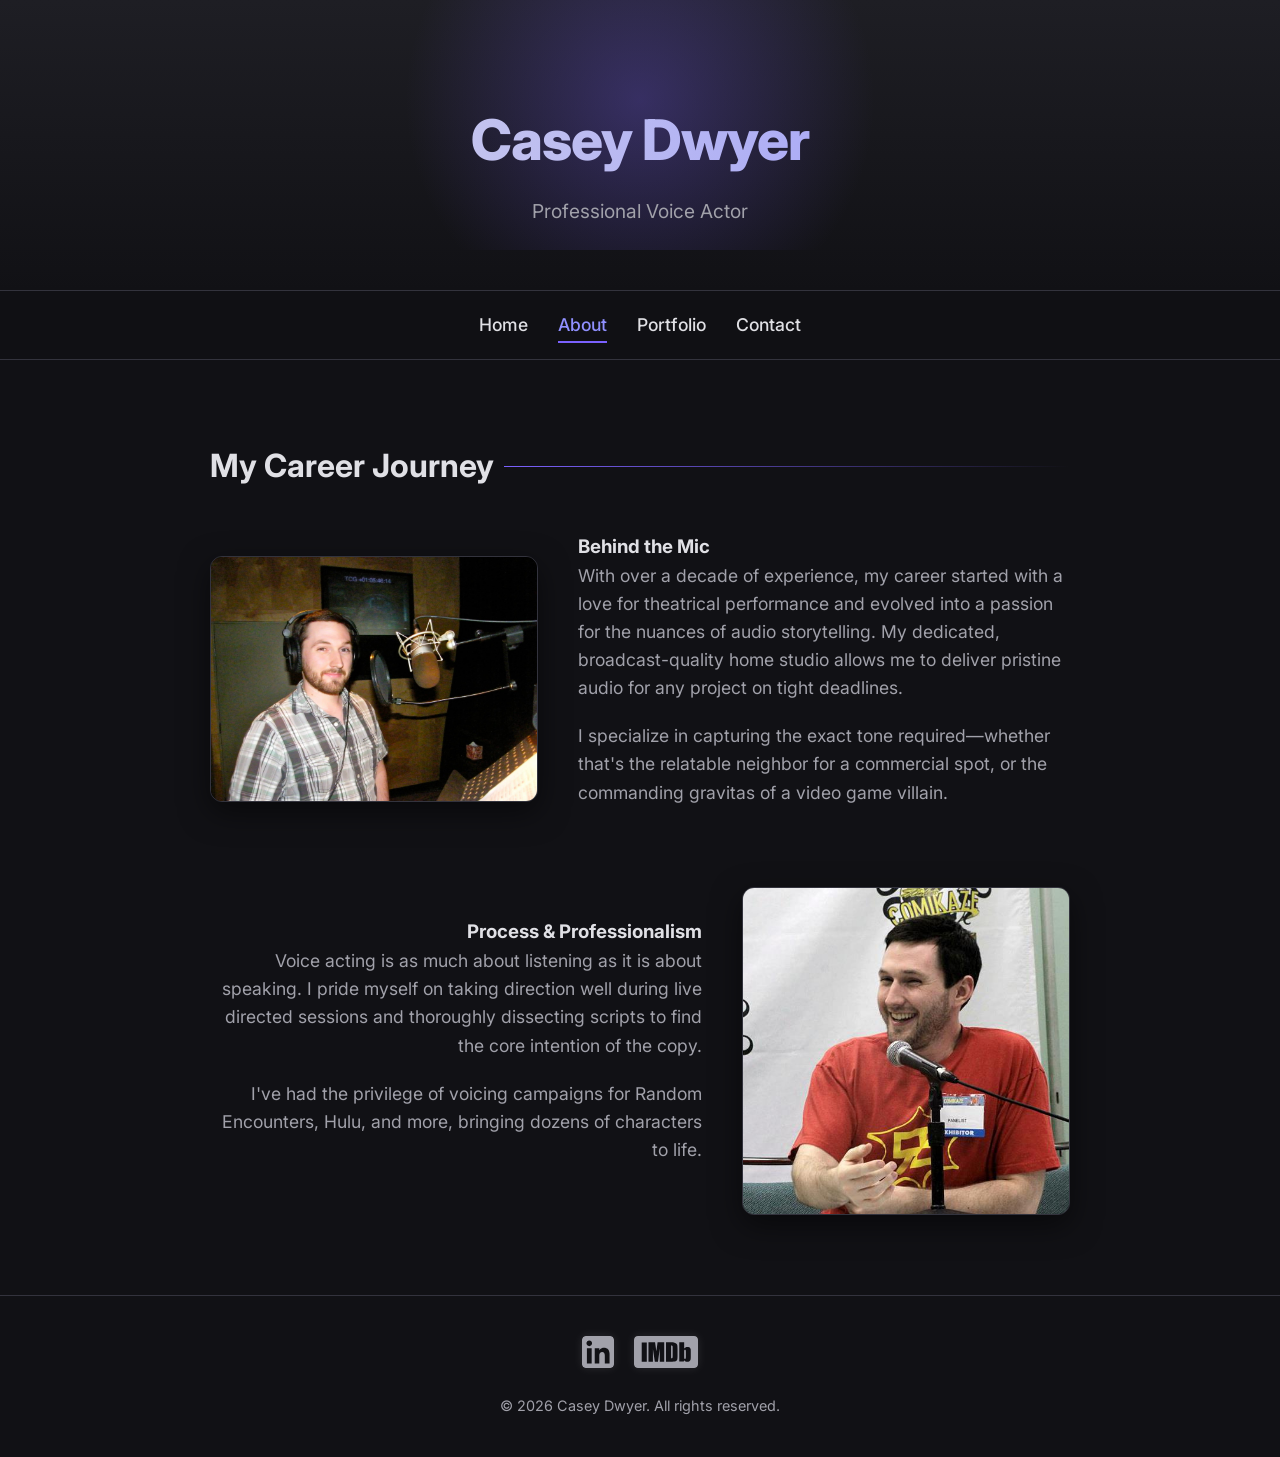
==== about.html @ 92780c68 "Refactor into multi-page architecture with dedicated portfolio and about pages" ====
<!DOCTYPE html>
<html lang="en">

<head>
    <meta charset="UTF-8">
    <meta name="viewport" content="width=device-width, initial-scale=1.0">
    <title>About | Casey Dwyer Voice Actor</title>

    <!-- Google Fonts for typography -->
    <link rel="preconnect" href="https://fonts.googleapis.com">
    <link rel="preconnect" href="https://fonts.gstatic.com" crossorigin>
    <link href="https://fonts.googleapis.com/css2?family=Inter:wght@400;500;600;800&display=swap" rel="stylesheet">

    <!-- External CSS -->
    <link rel="stylesheet" href="styles.css">
</head>

<body>

    <header>
        <h1>Casey Dwyer</h1>
        <p>Professional Voice Actor</p>
    </header>

    <nav>
        <a href="index.html">Home</a>
        <a href="about.html" class="nav-active">About</a>
        <a href="portfolio.html">Portfolio</a>
        <a href="index.html#contact">Contact</a>
    </nav>

    <main>
        <section id="about">
            <h2>My Career Journey</h2>
            <div class="career-grid">

                <div class="career-item">
                    <img src="casey_bangzoom.jpg" alt="Recording Session in Booth at Bang Zoom!" class="career-image">
                    <div class="about-text">
                        <h3>Behind the Mic</h3>
                        <p>With over a decade of experience, my career started with a love for theatrical performance
                            and evolved into a passion for the nuances of audio storytelling. My dedicated,
                            broadcast-quality home studio allows me to deliver pristine audio for any project on tight
                            deadlines.</p>
                        <p>I specialize in capturing the exact tone required—whether that's the relatable neighbor for a
                            commercial spot, or the commanding gravitas of a video game villain.</p>
                    </div>
                </div>

                <div class="career-item">
                    <img src="casey_comikaze.jpg" alt="Casey Speaking to Fans at Comikaze" class="career-image">
                    <div class="about-text">
                        <h3>Process & Professionalism</h3>
                        <p>Voice acting is as much about listening as it is about speaking. I pride myself on taking
                            direction well during live directed sessions and thoroughly
                            dissecting scripts to find the core intention of the copy.</p>
                        <p>I've had the privilege of voicing campaigns for Random Encounters, Hulu, and more, bringing
                            dozens of characters to life.</p>
                    </div>
                </div>

            </div>
        </section>
    </main>

    <footer>
        <div class="footer-socials">
            <a href="https://www.linkedin.com/in/caseydwyer/" target="_blank" class="social-icon" aria-label="LinkedIn">
                <img src="linkedin.svg" alt="LinkedIn" class="brand-logo">
            </a>
            <a href="https://www.imdb.com/name/nm3763871/" target="_blank" class="social-icon" aria-label="IMDb">
                <img src="imdb.svg" alt="IMDb" class="brand-logo">
            </a>
        </div>
        <p>&copy; 2026 Casey Dwyer. All rights reserved.</p>
    </footer>

    <!-- External JS -->
    <script src="script.js"></script>
</body>

</html>
---- styles.css ----
/* Dark Mode Theme */
:root {
    /* Color Palette */
    --bg-main: #111115;
    /* Deep dark space grey */
    --bg-surface: #1E1E24;
    /* Lighter dark grey for cards */
    --bg-surface-hover: #26262E;

    --text-primary: #E0E0E5;
    /* Silver/Light Grey */
    --text-secondary: #A1A1AA;
    /* Darker Silver */

    --accent-violet: #7B61FF;
    /* Violet */
    --accent-periwinkle: #9090FF;
    /* Lighter highlight */
    --accent-glow: rgba(123, 97, 255, 0.3);

    --border-color: #33333D;

    /* Typography */
    --font-main: 'Inter', 'Segoe UI', Tahoma, Geneva, Verdana, sans-serif;

    /* Layout */
    --max-width: 900px;
}

* {
    box-sizing: border-box;
    margin: 0;
    padding: 0;
}

body {
    font-family: var(--font-main);
    background-color: var(--bg-main);
    color: var(--text-primary);
    line-height: 1.6;
    scroll-behavior: smooth;
    -webkit-font-smoothing: antialiased;
}

/* Header & Hero Section */
header {
    text-align: center;
    padding: 6rem 1rem 4rem;
    background: linear-gradient(180deg, rgba(30, 30, 36, 1) 0%, rgba(17, 17, 21, 1) 100%);
    border-bottom: 1px solid var(--border-color);
    position: relative;
    overflow: hidden;
}

header::before {
    content: '';
    position: absolute;
    top: -50px;
    left: 50%;
    transform: translateX(-50%);
    width: 600px;
    height: 300px;
    background: radial-gradient(circle, var(--accent-glow) 0%, transparent 70%);
    z-index: 0;
    pointer-events: none;
}

header h1 {
    margin: 0;
    font-size: 3.5rem;
    font-weight: 800;
    letter-spacing: -1px;
    background: linear-gradient(90deg, var(--text-primary), var(--accent-periwinkle));
    -webkit-background-clip: text;
    background-clip: text;
    -webkit-text-fill-color: transparent;
    position: relative;
    z-index: 1;
}

header p {
    font-size: 1.2rem;
    color: var(--text-secondary);
    margin-top: 10px;
    position: relative;
    z-index: 1;
}

/* Social Links */
.social-links {
    margin-top: 25px;
    display: flex;
    justify-content: center;
    gap: 15px;
    position: relative;
    z-index: 1;
}

.social-pill {
    padding: 8px 24px;
    background: rgba(255, 255, 255, 0.03);
    border: 1px solid var(--border-color);
    border-radius: 20px;
    color: var(--text-primary);
    text-decoration: none;
    font-size: 0.95rem;
    font-weight: 500;
    transition: all 0.3s ease;
    backdrop-filter: blur(5px);
}

.social-pill:hover {
    background: var(--bg-surface-hover);
    border-color: var(--accent-violet);
    box-shadow: 0 0 15px var(--accent-glow);
    color: var(--accent-periwinkle);
    transform: translateY(-2px);
}

/* Navigation */
nav {
    display: flex;
    justify-content: center;
    gap: 30px;
    padding: 20px;
    background: rgba(17, 17, 21, 0.9);
    backdrop-filter: blur(10px);
    position: sticky;
    top: 0;
    z-index: 100;
    border-bottom: 1px solid var(--border-color);
}

nav a {
    color: var(--text-primary);
    text-decoration: none;
    font-weight: 500;
    font-size: 1.1rem;
    transition: all 0.3s ease;
    position: relative;
}

nav a::after {
    content: '';
    position: absolute;
    width: 0;
    height: 2px;
    bottom: -4px;
    left: 0;
    background-color: var(--accent-violet);
    transition: width 0.3s ease;
}



nav a:hover,
nav a.nav-active {
    color: var(--accent-periwinkle);
}

nav a.nav-active::after {
    width: 100%;
}

nav a:hover::after {
    width: 100%;
}

/* Sections */
section {
    max-width: var(--max-width);
    margin: 80px auto;
    padding: 0 20px;
}

h2 {
    font-size: 2rem;
    margin-bottom: 30px;
    color: var(--text-primary);
    display: flex;
    align-items: center;
    gap: 10px;
}

h2::after {
    content: '';
    height: 1px;
    flex-grow: 1;
    background: linear-gradient(90deg, var(--accent-violet), transparent);
}

/* About Section */
.about-container {
    display: grid;
    grid-template-columns: 1fr 1fr;
    gap: 40px;
    align-items: center;
}

.about-text p {
    font-size: 1.1rem;
    color: var(--text-secondary);
    margin-bottom: 20px;
}

.about-image {
    width: 100%;
    border-radius: 12px;
    border: 1px solid var(--border-color);
    box-shadow: 0 10px 30px rgba(0, 0, 0, 0.5);
    transition: transform 0.3s ease, box-shadow 0.3s ease;
}

.about-image:hover {
    transform: translateY(-5px);
    box-shadow: 0 15px 40px var(--accent-glow);
}

/* Media Grid */
.media-grid {
    display: grid;
    grid-template-columns: repeat(auto-fit, minmax(300px, 1fr));
    gap: 30px;
}

.card {
    background: var(--bg-surface);
    padding: 25px;
    border-radius: 12px;
    border: 1px solid var(--border-color);
    transition: transform 0.3s ease, background-color 0.3s ease;
}

.card:hover {
    transform: translateY(-5px);
    background-color: var(--bg-surface-hover);
    border-color: var(--accent-violet);
}

.card h3 {
    margin-bottom: 10px;
    font-size: 1.3rem;
    color: var(--text-primary);
}

.card p,
.media-description {
    color: var(--text-secondary);
    font-size: 0.95rem;
    margin-bottom: 20px;
}

/* Portfolio & Media Embeds */
.portfolio-item {
    display: flex;
    flex-direction: column;
    height: 100%;
}

.spotify-embed,
.youtube-embed {
    width: 100%;
    border-radius: 12px;
    border: none;
    margin-top: 15px;
    box-shadow: 0 4px 12px rgba(0,0,0,0.3);
}

.youtube-embed {
    aspect-ratio: 16/9;
}

/* Career Grid */
.career-grid {
    display: flex;
    flex-direction: column;
    gap: 60px;
    margin-top: 40px;
}

.career-item {
    display: grid;
    grid-template-columns: 1fr 1.5fr;
    gap: 40px;
    align-items: center;
}

.career-item:nth-child(even) {
    grid-template-columns: 1.5fr 1fr;
    text-align: right;
}

.career-item:nth-child(even) .career-image {
    order: 2;
}

.career-image {
    width: 100%;
    border-radius: 12px;
    border: 1px solid var(--border-color);
    box-shadow: 0 10px 30px rgba(0, 0, 0, 0.5);
    transition: transform 0.3s ease, box-shadow 0.3s ease;
}

.career-image:hover {
    transform: scale(1.02);
    box-shadow: 0 15px 40px var(--accent-glow);
}

/* Custom Audio Player Wrapper */
.audio-wrapper {
    width: 100%;
    margin-top: 15px;
}

audio {
    width: 100%;
    height: 40px;
    border-radius: 20px;
    outline: none;
}

/* Webkit audio styling to make it fit dark mode slightly better */
audio::-webkit-media-controls-panel {
    background-color: var(--text-primary);
}

/* Video */
.video-container {
    position: relative;
    padding-bottom: 56.25%;
    /* 16:9 */
    height: 0;
    overflow: hidden;
    border-radius: 8px;
    margin-top: 15px;
}

.video-container iframe {
    position: absolute;
    top: 0;
    left: 0;
    width: 100%;
    height: 100%;
    border: none;
}

/* Contact Form */
.contact-container {
    background: var(--bg-surface);
    padding: 40px;
    border-radius: 12px;
    border: 1px solid var(--border-color);
}

form {
    display: flex;
    flex-direction: column;
    gap: 20px;
}

.form-group {
    display: flex;
    flex-direction: column;
    gap: 8px;
}

label {
    font-size: 0.95rem;
    color: var(--text-secondary);
    font-weight: 500;
}

input,
textarea {
    width: 100%;
    padding: 15px;
    background: var(--bg-main);
    border: 1px solid var(--border-color);
    color: var(--text-primary);
    border-radius: 8px;
    font-family: inherit;
    font-size: 1rem;
    transition: border-color 0.3s ease, box-shadow 0.3s ease;
}

input:focus,
textarea:focus {
    outline: none;
    border-color: var(--accent-periwinkle);
    box-shadow: 0 0 0 3px var(--accent-glow);
}

button[type="submit"],
.btn {
    padding: 16px 32px;
    background: linear-gradient(135deg, var(--accent-violet) 0%, var(--accent-periwinkle) 100%);
    color: white;
    border: none;
    border-radius: 8px;
    font-size: 1.1rem;
    font-weight: 600;
    cursor: pointer;
    transition: transform 0.2s ease, box-shadow 0.2s ease;
    margin-top: 10px;
    display: inline-block;
    text-decoration: none;
}

button[type="submit"]:hover,
.btn:hover {
    transform: translateY(-2px);
    box-shadow: 0 5px 15px var(--accent-glow);
}

button[type="submit"]:active,
.btn:active {
    transform: translateY(0);
}

/* Footer */
footer {
    text-align: center;
    padding: 40px;
    color: var(--text-secondary);
    font-size: 0.9rem;
    border-top: 1px solid var(--border-color);
    margin-top: 80px;
}

.footer-socials {
    display: flex;
    justify-content: center;
    gap: 20px;
    margin-bottom: 20px;
}

.brand-logo {
    height: 32px;
    width: auto;
    border-radius: 4px;
    transition: transform 0.3s ease, filter 0.3s ease;
    filter: drop-shadow(0 0 5px rgba(255,255,255,0.1));
}

.brand-logo:hover {
    transform: translateY(-3px);
    filter: drop-shadow(0 0 10px var(--accent-violet));
}

/* Responsive */
@media (max-width: 768px) {
    .about-container {
        grid-template-columns: 1fr;
    }

    header h1 {
        font-size: 2.5rem;
    }
}
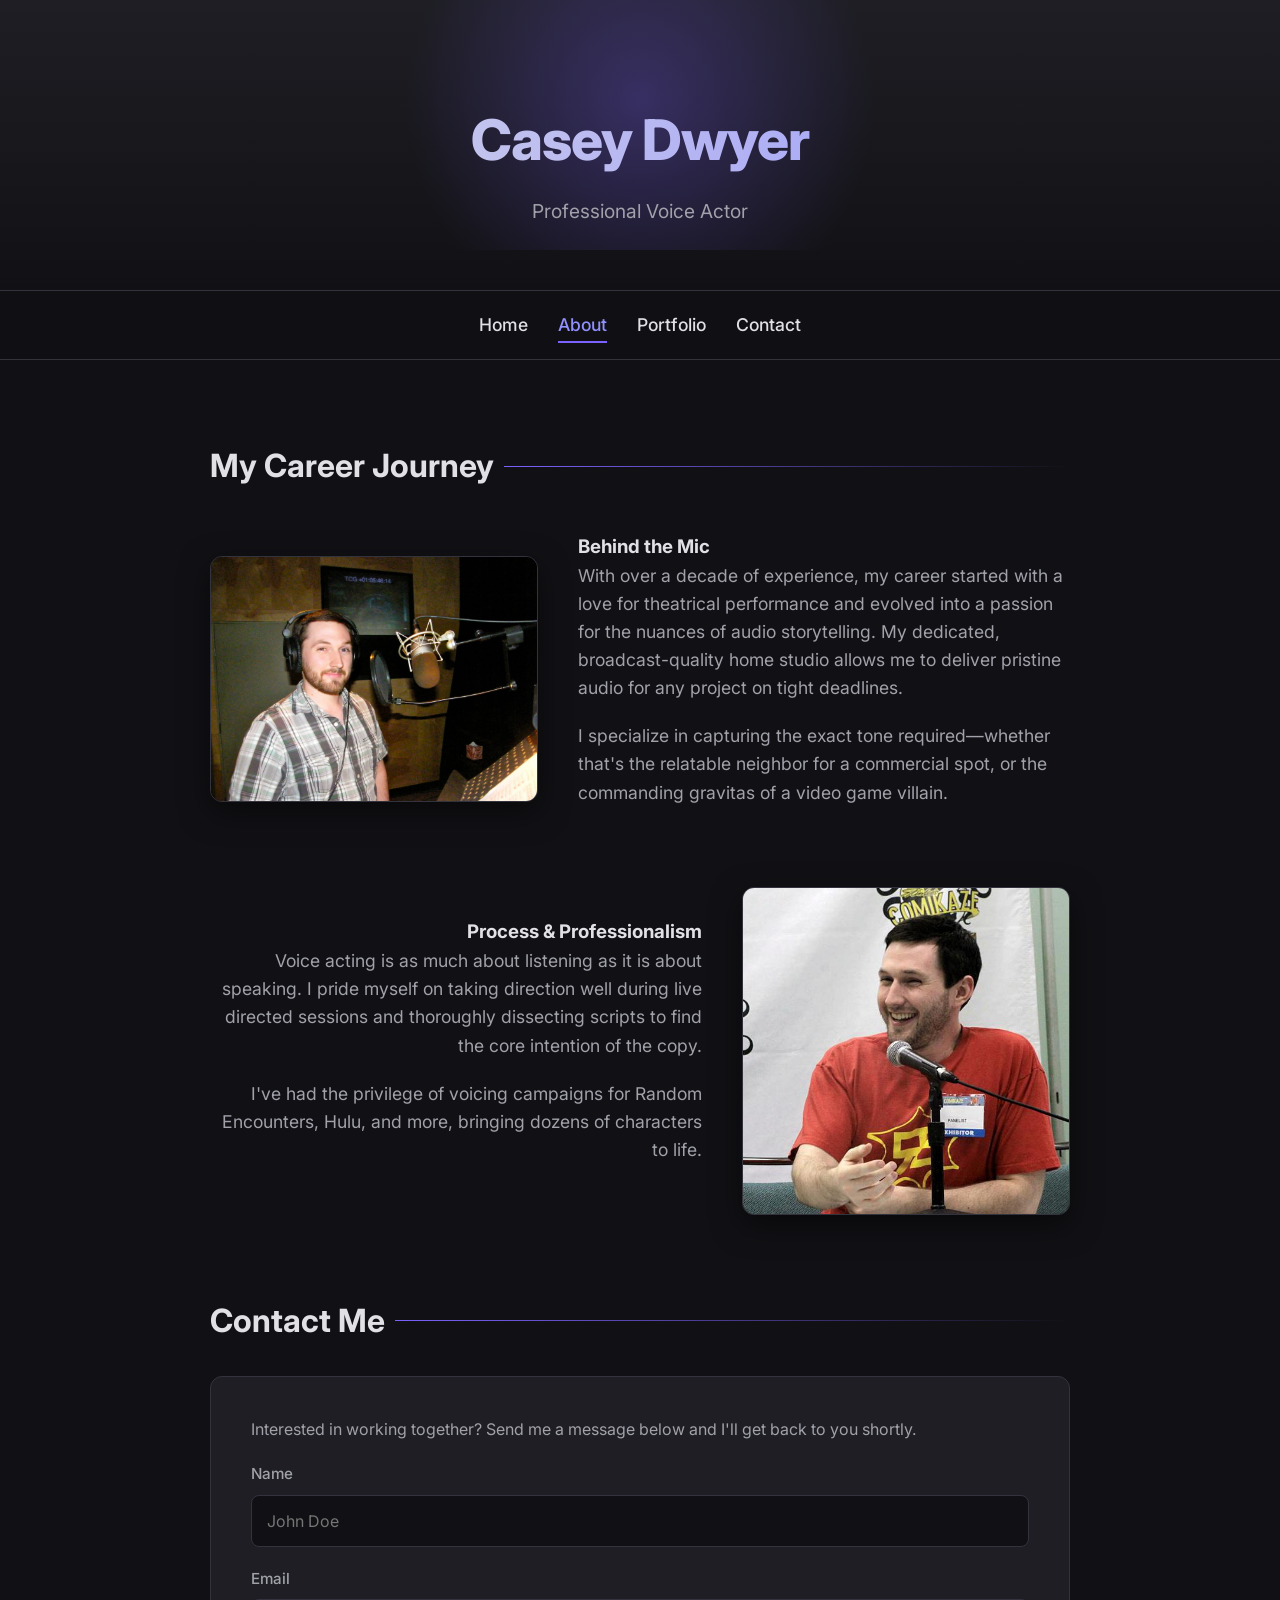
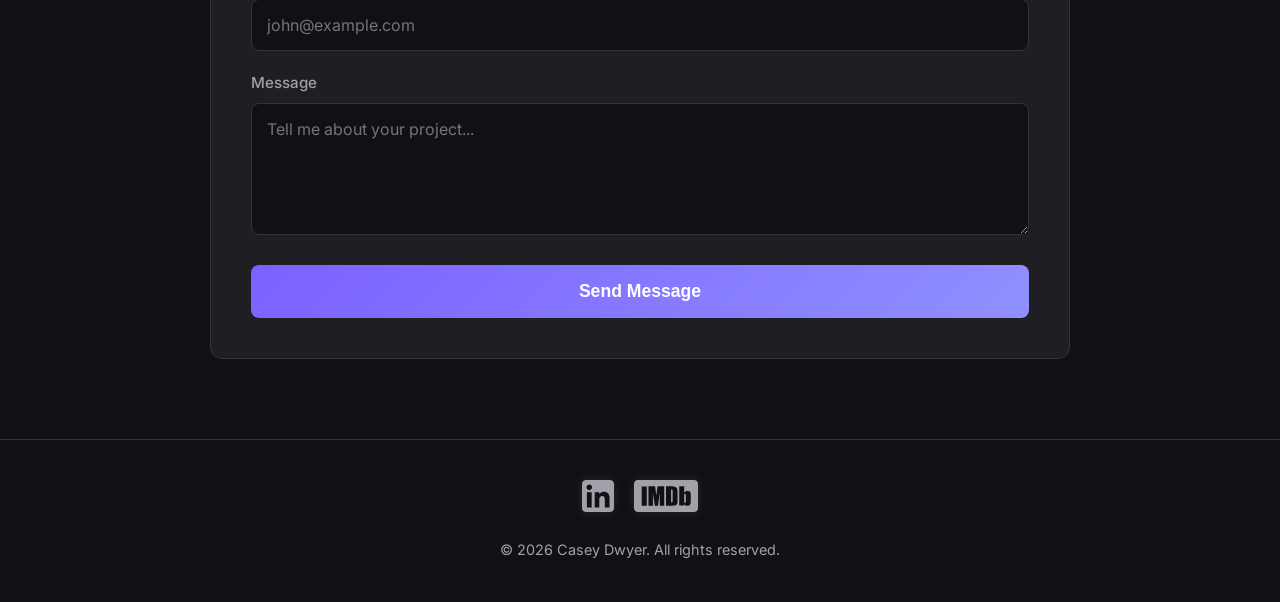
==== commit f90ba4eb: "Duplicate contact form across all pages to prevent jarring cross-page nav jumps" ====
--- a/about.html
+++ b/about.html
@@ -26,7 +26,7 @@
         <a href="index.html">Home</a>
         <a href="about.html" class="nav-active">About</a>
         <a href="portfolio.html">Portfolio</a>
-        <a href="index.html#contact">Contact</a>
+        <a href="#contact">Contact</a>
     </nav>
 
     <main>
@@ -61,6 +61,37 @@
 
             </div>
         </section>
+
+        <section id="contact" style="margin-top: 80px;">
+            <h2>Contact Me</h2>
+
+            <div class="contact-container">
+                <p style="margin-bottom: 20px; color: var(--text-secondary);">Interested in working together? Send me a
+                    message below and I'll get back to you shortly.</p>
+
+                <!-- Formspree Integration -->
+                <!-- Replace 'YOUR_ENDPOINT_HERE' with your actual Formspree endpoint -->
+                <form action="https://formspree.io/f/xzdodvlr" method="POST">
+                    <div class="form-group">
+                        <label for="name">Name</label>
+                        <input type="text" id="name" name="name" required placeholder="John Doe">
+                    </div>
+
+                    <div class="form-group">
+                        <label for="email">Email</label>
+                        <input type="email" id="email" name="_replyto" required placeholder="john@example.com">
+                    </div>
+
+                    <div class="form-group">
+                        <label for="message">Message</label>
+                        <textarea id="message" name="message" rows="5" required
+                            placeholder="Tell me about your project..."></textarea>
+                    </div>
+
+                    <button type="submit">Send Message</button>
+                </form>
+            </div>
+        </section>
     </main>
 
     <footer>
